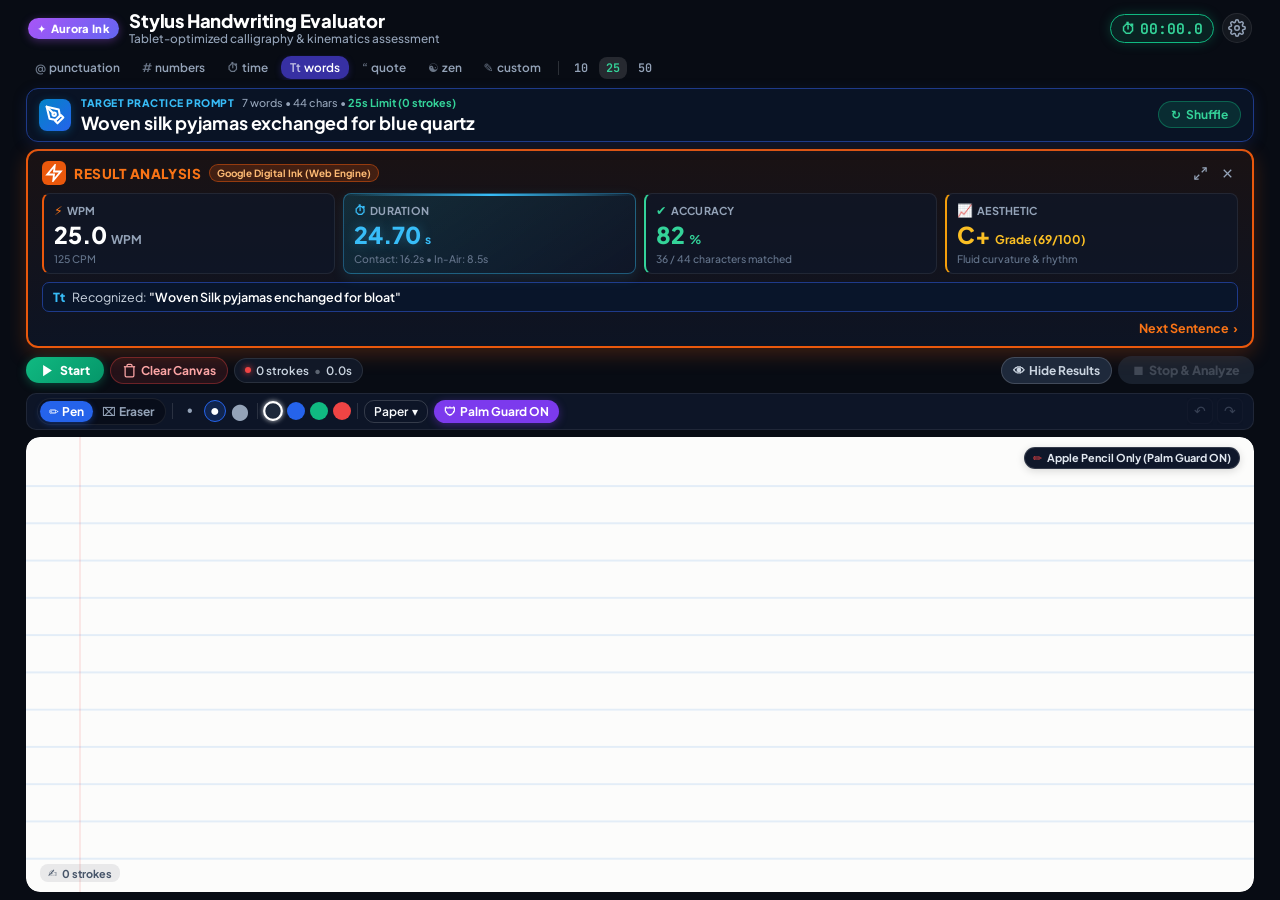
==== index.html @ 8c49cb5a "RapidWrite Studio: tablet handwriting evaluator, 4-metric dashboard (WPM, DURATION, ACCURACY, AESTHE" ====
<!DOCTYPE html>
<html lang="en">
<head>
  <meta charset="UTF-8">
  <meta name="viewport" content="width=device-width, initial-scale=1.0, maximum-scale=5.0, user-scalable=yes, viewport-fit=cover">
  <title>Stylus Handwriting Evaluator — Rapid Write</title>
  <link rel="preconnect" href="https://fonts.googleapis.com">
  <link rel="preconnect" href="https://fonts.gstatic.com" crossorigin>
  <link href="https://fonts.googleapis.com/css2?family=Plus+Jakarta+Sans:wght@400;500;600;700;800&family=JetBrains+Mono:wght@400;500;700&display=swap" rel="stylesheet">
  <link rel="stylesheet" href="style.css">
  <script src="tesseract.min.js"></script>
</head>
<body class="dark-theme">
  <div class="app-container">

    <!-- 1. TOP HEADER (Aurora Ink, Title, Live Timer at Top Right, Settings) -->
    <header class="app-header">
      <div class="header-left">
        <div class="badge-aurora">
          <span class="aurora-sparkle">✦</span>
          <span>Aurora Ink</span>
        </div>
        <div class="title-wrap">
          <h1>Stylus Handwriting Evaluator</h1>
          <p class="subtitle">Tablet-optimized calligraphy & kinematics assessment</p>
        </div>
      </div>

      <div class="header-right">
        <!-- Live Countdown / Elapsed Timer placed at TOP -->
        <div class="timer-badge-top" id="topTimerBadge" title="Timer starts automatically on first pen stroke">
          <span class="timer-icon">⏱</span>
          <span class="timer-digits" id="topTimerDigits">00:00.0</span>
        </div>

        <!-- Settings Gear Button -->
        <button type="button" class="btn-icon-gear" id="btnSettings" title="Studio Settings & Diagnostics">
          <svg width="18" height="18" viewBox="0 0 24 24" fill="none" stroke="currentColor" stroke-width="2" stroke-linecap="round" stroke-linejoin="round">
            <circle cx="12" cy="12" r="3"></circle>
            <path d="M19.4 15a1.65 1.65 0 0 0 .33 1.82l.06.06a2 2 0 0 1 0 2.83 2 2 0 0 1-2.83 0l-.06-.06a1.65 1.65 0 0 0-1.82-.33 1.65 1.65 0 0 0-1 1.51V21a2 2 0 0 1-2 2 2 2 0 0 1-2-2v-.09A1.65 1.65 0 0 0 9 19.4a1.65 1.65 0 0 0-1.82.33l-.06.06a2 2 0 0 1-2.83 0 2 2 0 0 1 0-2.83l.06-.06a1.65 1.65 0 0 0 .33-1.82 1.65 1.65 0 0 0-1.51-1H3a2 2 0 0 1-2-2 2 2 0 0 1 2-2h.09A1.65 1.65 0 0 0 4.6 9a1.65 1.65 0 0 0-.33-1.82l-.06-.06a2 2 0 0 1 0-2.83 2 2 0 0 1 2.83 0l.06.06a1.65 1.65 0 0 0 1.82.33H9a1.65 1.65 0 0 0 1-1.51V3a2 2 0 0 1 2-2 2 2 0 0 1 2 2v.09a1.65 1.65 0 0 0 1 1.51 1.65 1.65 0 0 0 1.82-.33l.06-.06a2 2 0 0 1 2.83 0 2 2 0 0 1 0 2.83l-.06.06a1.65 1.65 0 0 0-.33 1.82V9a1.65 1.65 0 0 0 1.51 1H21a2 2 0 0 1 2 2 2 2 0 0 1-2 2h-.09a1.65 1.65 0 0 0-1.51 1z"></path>
          </svg>
        </button>
      </div>
    </header>

    <!-- 2. CATEGORY / LENGTH SELECTOR (Monkeytype Style) -->
    <nav class="category-nav-bar" aria-label="Practice Categories">
      <div class="category-pill-group">
        <button type="button" class="cat-pill" data-cat="punctuation">
          <span class="cat-prefix">@</span> punctuation
        </button>
        <button type="button" class="cat-pill" data-cat="numbers">
          <span class="cat-prefix">#</span> numbers
        </button>
        <button type="button" class="cat-pill" data-cat="time">
          <span class="cat-prefix">⏱</span> time
        </button>
        <button type="button" class="cat-pill active" data-cat="words">
          <span class="cat-prefix">Tt</span> words
        </button>
        <button type="button" class="cat-pill" data-cat="quote">
          <span class="cat-prefix">“</span> quote
        </button>
        <button type="button" class="cat-pill" data-cat="zen">
          <span class="cat-prefix">☯</span> zen
        </button>
        <button type="button" class="cat-pill" data-cat="custom">
          <span class="cat-prefix">✎</span> custom
        </button>
      </div>

      <div class="cat-vdivider"></div>

      <div class="length-pill-group">
        <button type="button" class="len-pill" data-len="10">10</button>
        <button type="button" class="len-pill active" data-len="25">25</button>
        <button type="button" class="len-pill" data-len="50">50</button>
      </div>
    </nav>

    <!-- 3. TARGET PRACTICE PROMPT CARD -->
    <section class="target-prompt-card" id="targetPromptCard">
      <div class="prompt-icon-badge">
        <svg width="20" height="20" viewBox="0 0 24 24" fill="none" stroke="currentColor" stroke-width="2.5" stroke-linecap="round" stroke-linejoin="round">
          <path d="M12 19l7-7 3 3-7 7-3-3z"></path>
          <path d="M18 13l-1.5-7.5L2 2l3.5 14.5L13 18l5-5z"></path>
          <path d="M2 2l7.586 7.586"></path>
          <circle cx="11" cy="11" r="2"></circle>
        </svg>
      </div>

      <div class="prompt-content-wrap">
        <div class="prompt-meta-header">
          <span class="prompt-title-tag">TARGET PRACTICE PROMPT</span>
          <span class="prompt-metrics-tag" id="promptMetricsTag">7 words • 44 chars • <span class="timing-highlight" id="promptTimingText">Timing (0 strokes)</span></span>
        </div>
        <div class="prompt-sentence-display" id="targetSentenceText">
          Woven silk pyjamas exchanged for blue quartz
        </div>
        <!-- Disappearance notice banner (Completely replaces the sentence when time expires) -->
        <div class="prompt-expired-completely hidden" id="promptExpiredNote">
          <div class="expired-lock-icon">🔒</div>
          <div class="expired-content">
            <strong>PROMPT TIME EXPIRED — SENTENCE DISAPPEARED</strong>
            <p>Target sentence is hidden! Continue writing the remainder from memory.</p>
          </div>
        </div>
      </div>

      <div class="prompt-actions-wrap">
        <button type="button" class="btn-shuffle" id="btnShufflePrompt" title="Load next practice sentence">
          <span class="icon-shuffle">↻</span>
          <span>Shuffle</span>
        </button>
      </div>
    </section>

    <!-- 4. STREAMLINED RESULT ANALYSIS CARD (Matching Speaker's Reference) -->
    <section class="result-analysis-card" id="resultAnalysisCard">
      <div class="result-card-header">
        <div class="header-tag-group">
          <div class="analysis-icon-box">
            <svg width="18" height="18" viewBox="0 0 24 24" fill="none" stroke="currentColor" stroke-width="2.5">
              <polygon points="13 2 3 14 12 14 11 22 21 10 12 10 13 2"></polygon>
            </svg>
          </div>
          <h2 class="analysis-title">RESULT ANALYSIS</h2>
          <span class="engine-badge" id="recognitionEngineBadge">Google Digital Ink (Web Engine)</span>
        </div>

        <div class="header-action-group">
          <button type="button" class="btn-card-ctrl" id="btnExpandResults" title="Toggle Fullscreen / Compact View">
            <svg width="15" height="15" viewBox="0 0 24 24" fill="none" stroke="currentColor" stroke-width="2">
              <polyline points="15 3 21 3 21 9"></polyline>
              <polyline points="9 21 3 21 3 15"></polyline>
              <line x1="21" y1="3" x2="14" y2="10"></line>
              <line x1="3" y1="21" x2="10" y2="14"></line>
            </svg>
          </button>
          <button type="button" class="btn-card-ctrl" id="btnCloseResults" title="Dismiss Results">
            <svg width="15" height="15" viewBox="0 0 24 24" fill="none" stroke="currentColor" stroke-width="2">
              <line x1="18" y1="6" x2="6" y2="18"></line>
              <line x1="6" y1="6" x2="18" y2="18"></line>
            </svg>
          </button>
        </div>
      </div>

      <!-- 4 High-Impact Metric Cards: WPM | DURATION | ACCURACY | AESTHETIC -->
      <div class="metrics-four-cards">
        <!-- Metric 1: WPM -->
        <div class="metric-card card-speed">
          <div class="metric-head">
            <span class="icon-stat icon-bolt">⚡</span>
            <span class="metric-label">WPM</span>
          </div>
          <div class="metric-value-wrap">
            <span class="metric-big-num" id="resSpeedValue">25.0</span>
            <span class="metric-unit">WPM</span>
          </div>
          <div class="metric-footer-note" id="resSpeedSub">125 CPM</div>
        </div>

        <!-- Metric 2: DURATION (Grounded Temporal Gating Model) -->
        <div class="metric-card card-duration">
          <div class="metric-head">
            <span class="icon-stat icon-timer">⏱</span>
            <span class="metric-label">DURATION</span>
          </div>
          <div class="metric-value-wrap">
            <span class="metric-big-num color-cyan" id="resDurationValue">24.70</span>
            <span class="metric-unit color-cyan">s</span>
          </div>
          <div class="metric-footer-note" id="resDurationSub">Contact: 16.2s • In-Air: 8.5s</div>
        </div>

        <!-- Metric 3: Accuracy -->
        <div class="metric-card card-accuracy">
          <div class="metric-head">
            <span class="icon-stat icon-check">✔</span>
            <span class="metric-label">ACCURACY</span>
          </div>
          <div class="metric-value-wrap">
            <span class="metric-big-num color-green" id="resAccuracyValue">82</span>
            <span class="metric-unit color-green">%</span>
          </div>
          <div class="metric-footer-note" id="resAccuracySub">36 / 44 characters matched</div>
        </div>

        <!-- Metric 4: Aesthetic -->
        <div class="metric-card card-aesthetic">
          <div class="metric-head">
            <span class="icon-stat icon-chart">📈</span>
            <span class="metric-label">AESTHETIC</span>
          </div>
          <div class="metric-value-wrap">
            <span class="metric-big-num color-amber" id="resAestheticGrade">C+</span>
            <span class="metric-unit color-amber" id="resAestheticScore">Grade (69/100)</span>
          </div>
          <div class="metric-footer-note" id="resAestheticSub">Fluid curvature & rhythm</div>
        </div>
      </div>

      <!-- Recognized Text Strip -->
      <div class="recognized-text-bar">
        <span class="rec-symbol">Tt</span>
        <span class="rec-content">
          Recognized: <strong id="resRecognizedText">"Woven Silk pyjamas enchanged for bloat"</strong>
        </span>
      </div>

      <!-- Next Sentence Button -->
      <div class="result-card-footer">
        <button type="button" class="btn-next-sentence" id="btnNextSentence">
          <span>Next Sentence</span>
          <span class="arrow-icon">›</span>
        </button>
      </div>
    </section>

    <!-- 5. ACTION BAR (Start, Clear Canvas, Live Telemetry, Hide Results, Stop & Analyze) -->
    <!-- Positioned ABOVE the notepad so the bottom is completely free! -->
    <section class="canvas-action-bar">
      <div class="action-bar-left">
        <!-- 1. Start Button: Step 1 Arming State (Timer held stationary at 00:00.0) -->
        <button type="button" class="btn-action-start" id="btnStartSession" title="Step 1: Arm writing session. Timer starts on first pen stroke.">
          <svg width="15" height="15" viewBox="0 0 24 24" fill="currentColor">
            <polygon points="5 3 19 12 5 21 5 3"></polygon>
          </svg>
          <span id="lblStartSession">Start</span>
        </button>

        <button type="button" class="btn-action-clear" id="btnClearCanvas">
          <svg width="15" height="15" viewBox="0 0 24 24" fill="none" stroke="currentColor" stroke-width="2">
            <polyline points="3 6 5 6 21 6"></polyline>
            <path d="M19 6v14a2 2 0 0 1-2 2H7a2 2 0 0 1-2-2V6m3 0V4a2 2 0 0 1 2-2h4a2 2 0 0 1 2 2v2"></path>
          </svg>
          <span>Clear Canvas</span>
        </button>

        <div class="telemetry-pill-active" id="telemetryPill">
          <span class="pulse-dot"></span>
          <span id="statStrokesPill">0 strokes</span>
          <span class="pill-sep">•</span>
          <span id="statTimePill">0.0s</span>
        </div>
      </div>

      <div class="action-bar-right">
        <button type="button" class="btn-toggle-results" id="btnToggleResults">
          <span class="eye-icon">👁</span>
          <span id="lblToggleResults">Hide Results</span>
        </button>

        <!-- 5. Stop & Analyze Button: Step 5 Duration = T_last - T_first -->
        <button type="button" class="btn-submit-analyze" id="btnSubmitAnalyze" disabled title="Step 5: Stop recording and compute Writing Duration = T_last - T_first">
          <span class="rocket-icon">⏹</span>
          <span id="lblSubmitAnalyze">Stop &amp; Analyze</span>
        </button>
      </div>
    </section>

    <!-- 6. CANVAS TOOLBAR (Pen, Eraser, Sizes, Colors, Paper Type, Palm Guard, Undo/Redo) -->
    <section class="canvas-toolbar">
      <div class="toolbar-left">
        <!-- Pen & Eraser Mode Toggle -->
        <div class="tool-switch">
          <button type="button" class="tool-btn active" id="btnToolPen">
            <span class="tool-icon">✏</span>
            <span>Pen</span>
          </button>
          <button type="button" class="tool-btn" id="btnToolEraser">
            <span class="tool-icon">⌧</span>
            <span>Eraser</span>
          </button>
        </div>

        <div class="tool-divider"></div>

        <!-- Stroke Width Dots -->
        <div class="stroke-size-selector" aria-label="Stroke Thickness">
          <button type="button" class="size-dot sm" data-size="2" title="Fine (2px)">•</button>
          <button type="button" class="size-dot md active" data-size="4" title="Medium (4px)">●</button>
          <button type="button" class="size-dot lg" data-size="7" title="Bold (7px)">⬤</button>
        </div>

        <div class="tool-divider"></div>

        <!-- Color Swatches -->
        <div class="color-palette" aria-label="Ink Color">
          <button type="button" class="swatch-btn active" data-color="#1e293b" style="background-color: #1e293b;" title="Dark Charcoal"></button>
          <button type="button" class="swatch-btn" data-color="#2563eb" style="background-color: #2563eb;" title="Royal Blue"></button>
          <button type="button" class="swatch-btn" data-color="#10b981" style="background-color: #10b981;" title="Emerald Green"></button>
          <button type="button" class="swatch-btn" data-color="#ef4444" style="background-color: #ef4444;" title="Crimson Red"></button>
        </div>

        <div class="tool-divider"></div>

        <!-- Paper Selector Dropdown -->
        <div class="dropdown-container">
          <button type="button" class="btn-paper-select" id="btnPaperSelect">
            <span>Paper</span>
            <span class="dropdown-caret">▾</span>
          </button>
          <div class="paper-dropdown-menu hidden" id="paperMenu">
            <button type="button" class="paper-option active" data-paper="ruled">Ruled Lined Paper</button>
            <button type="button" class="paper-option" data-paper="grid">Grid Graph Paper</button>
            <button type="button" class="paper-option" data-paper="blank">Blank White Paper</button>
          </div>
        </div>

        <!-- Palm Guard Toggle Pill -->
        <button type="button" class="btn-palm-guard active" id="btnPalmGuard" title="Strict Palm Rejection: Pen draws ink, finger scrolls vertically">
          <span class="shield-icon">🛡</span>
          <span>Palm Guard ON</span>
        </button>
      </div>

      <div class="toolbar-right">
        <!-- Undo & Redo -->
        <div class="history-controls">
          <button type="button" class="btn-history" id="btnUndo" title="Undo stroke (Ctrl+Z)" disabled>
            <span>↶</span>
          </button>
          <button type="button" class="btn-history" id="btnRedo" title="Redo stroke (Ctrl+Y)" disabled>
            <span>↷</span>
          </button>
        </div>
      </div>
    </section>

    <!-- 7. NOTEPAD CANVAS WRITING AREA -->
    <!-- 
      SEPARATION OF STYLUS WRITING FROM TOUCH SCROLLING:
      - touch-action: pan-y enables native, fluid vertical scrolling when touched by fingers / palms.
      - Pointer events are inspected:
        • 'pen' pointer events draw handwriting on the canvas and call preventDefault().
        • 'touch' pointer events are NEVER drawn and DO NOT prevent default, allowing the student
          to scroll the notepad vertically with their fingers effortlessly without leaving marks!
    -->
    <main class="notepad-scroll-container" id="notepadScrollContainer">
      <div class="notepad-sheet-frame" id="notepadSheetFrame">
        
        <!-- Floating Top-Right Badge: Apple Pencil Only (Palm Guard ON) -->
        <div class="canvas-floating-badge badge-top-right" id="badgeApplePencil">
          <span class="stylus-dot-icon">✏</span>
          <span id="lblInputStatus">Apple Pencil Only (Palm Guard ON)</span>
        </div>

        <!-- Floating Bottom-Left Badge: Stroke Counter -->
        <div class="canvas-floating-badge badge-bottom-left" id="badgeStrokeCount">
          <span>✍</span>
          <span id="canvasStrokesLabel">0 strokes</span>
        </div>

        <!-- Guidelines Canvas (Ruled lines / Grid) -->
        <canvas id="guideCanvas" class="sheet-canvas"></canvas>

        <!-- Active Ink Drawing Canvas -->
        <canvas id="drawCanvas" class="sheet-canvas"></canvas>
      </div>
    </main>

  </div>

  <!-- Settings & QR Modal -->
  <div class="modal-overlay hidden" id="settingsModal">
    <div class="modal-card">
      <div class="modal-header">
        <h3>Studio Settings &amp; Telemetry</h3>
        <button type="button" class="btn-modal-close" id="btnCloseModal">✕</button>
      </div>
      <div class="modal-body">
        <div class="setting-item">
          <div>
            <strong>Strict Stylus-Only Palm Rejection</strong>
            <p>Reject all finger touches from drawing (allows vertical touch scrolling)</p>
          </div>
          <input type="checkbox" id="chkStrictStylus" checked>
        </div>
        <div class="setting-item">
          <div>
            <strong>Show Ruled Notebook Lines</strong>
            <p>Display calibrated writing guidelines on notepad</p>
          </div>
          <input type="checkbox" id="chkRuledLines" checked>
        </div>
        <div class="setting-item">
          <div>
            <strong>Desktop Mouse Debug Drawing</strong>
            <p>Allow mouse clicks to draw when testing on desktop laptop</p>
          </div>
          <input type="checkbox" id="chkMouseDebug" checked>
        </div>
        <div class="qr-connection-box">
          <strong>Connect iPad or Tablet:</strong>
          <p>Scan to open this live session on your tablet via Cloudflare Tunnel:</p>
          <img src="qr_code.png" alt="Cloudflare QR Code" class="modal-qr-img">
        </div>
      </div>
    </div>
  </div>

  <script src="app.js"></script>
</body>
</html>
---- style.css ----
/* ==========================================================================
   RapidWrite — Stylus Handwriting Evaluator UI
   Fixed Screen Tablet & Laptop Studio Layout (Zero Page Scrolling / Overflow)
   ========================================================================== */

:root {
  --bg-app: #080c14;
  --bg-card: #0d1424;
  --bg-card-hover: #121c32;
  --bg-elevated: #16223d;
  --border-subtle: rgba(255, 255, 255, 0.08);
  --border-medium: rgba(255, 255, 255, 0.16);

  --text-white: #ffffff;
  --text-primary: #f8fafc;
  --text-secondary: #94a3b8;
  --text-muted: #64748b;

  --accent-cyan: #38bdf8;
  --accent-blue: #2563eb;
  --accent-green: #10b981;
  --accent-green-bright: #34d399;
  --accent-orange: #ea580c;
  --accent-orange-bright: #f97316;
  --accent-purple: #7c3aed;
  --accent-purple-bright: #a855f7;
  --accent-red: #ef4444;
  --accent-amber: #f59e0b;

  --font-main: 'Plus Jakarta Sans', system-ui, -apple-system, sans-serif;
  --font-mono: 'JetBrains Mono', monospace;
}

* {
  box-sizing: border-box;
  margin: 0;
  padding: 0;
  -webkit-font-smoothing: antialiased;
}

/* ================= PREVENT ANY WINDOW SCROLLING ================= */
html, body {
  background: var(--bg-app);
  color: var(--text-primary);
  font-family: var(--font-main);
  width: 100vw;
  height: 100vh;
  height: 100dvh;
  height: 100svh; /* Smallest mobile viewport height: fits even with address bar! */
  margin: 0;
  padding: 0;
  overflow: hidden !important; /* STRICTLY ZERO PAGE SCROLLBARS */
  position: fixed; /* Prevents rubber-band page bouncing on iOS and Android */
  top: 0;
  left: 0;
  right: 0;
  bottom: 0;
  overscroll-behavior: none !important;
  touch-action: none !important; /* STRICTLY PREVENTS BROWSER SCROLLING */
  -webkit-user-select: none;
  user-select: none;
}

/* App Container: Fills 100% of visible viewport without any overflow */
.app-container {
  display: flex;
  flex-direction: column;
  width: 100%;
  height: 100%;
  height: 100dvh;
  height: 100svh;
  max-width: 1260px;
  margin: 0 auto;
  padding: clamp(4px, 1vh, 8px) clamp(8px, 1.5vw, 16px);
  gap: clamp(4px, 0.8vh, 8px);
  overflow: hidden !important; /* ZERO PAGE SCROLL */
  box-sizing: border-box;
}

/* ================= 1. APP HEADER ================= */
.app-header {
  display: flex;
  align-items: center;
  justify-content: space-between;
  padding: 2px 2px;
  gap: 10px;
  flex-shrink: 0; /* Never collapse */
}

.header-left {
  display: flex;
  align-items: center;
  gap: 10px;
  min-width: 0;
}

.badge-aurora {
  display: inline-flex;
  align-items: center;
  gap: 4px;
  background: linear-gradient(135deg, #a855f7 0%, #6366f1 100%);
  color: #ffffff;
  font-size: 0.7rem;
  font-weight: 800;
  padding: 3px 9px;
  border-radius: 16px;
  letter-spacing: 0.03em;
  white-space: nowrap;
  box-shadow: 0 2px 8px rgba(168, 85, 247, 0.35);
  flex-shrink: 0;
}

.title-wrap {
  min-width: 0;
}

.title-wrap h1 {
  font-size: clamp(0.92rem, 1.6vw, 1.15rem);
  font-weight: 800;
  color: var(--text-white);
  letter-spacing: -0.01em;
  white-space: nowrap;
  overflow: hidden;
  text-overflow: ellipsis;
  line-height: 1.2;
}

.title-wrap .subtitle {
  font-size: clamp(0.66rem, 1.1vw, 0.74rem);
  color: var(--text-secondary);
  font-weight: 500;
  white-space: nowrap;
  overflow: hidden;
  text-overflow: ellipsis;
  line-height: 1.2;
}

.header-right {
  display: flex;
  align-items: center;
  gap: 8px;
  flex-shrink: 0;
}

/* Live Countdown / Elapsed Timer Pill at TOP */
.timer-badge-top {
  display: inline-flex;
  align-items: center;
  gap: 5px;
  background: rgba(16, 185, 129, 0.12);
  border: 1.5px solid var(--accent-green);
  color: var(--accent-green-bright);
  padding: 4px 10px;
  border-radius: 16px;
  font-family: var(--font-mono);
  font-weight: 700;
  font-size: clamp(0.82rem, 1.4vw, 0.92rem);
  box-shadow: 0 0 12px rgba(16, 185, 129, 0.25);
  white-space: nowrap;
  transition: all 0.2s ease;
}

.timer-badge-top.warning {
  border-color: var(--accent-red);
  color: #fca5a5;
  background: rgba(239, 68, 68, 0.15);
  box-shadow: 0 0 12px rgba(239, 68, 68, 0.35);
}

.timer-icon {
  font-size: 0.9rem;
}

.btn-icon-gear {
  background: rgba(255, 255, 255, 0.05);
  border: 1px solid var(--border-subtle);
  color: var(--text-secondary);
  width: 30px;
  height: 30px;
  border-radius: 50%;
  display: flex;
  align-items: center;
  justify-content: center;
  cursor: pointer;
  transition: all 0.2s;
  flex-shrink: 0;
}

.btn-icon-gear:hover {
  background: rgba(255, 255, 255, 0.12);
  color: var(--text-white);
}

/* ================= 2. CATEGORY & LENGTH NAV ================= */
.category-nav-bar {
  display: flex;
  align-items: center;
  justify-content: flex-start;
  gap: 6px;
  padding: 1px 0;
  overflow-x: auto;
  scrollbar-width: none;
  -webkit-overflow-scrolling: touch;
  flex-shrink: 0; /* Never collapse */
}
.category-nav-bar::-webkit-scrollbar {
  display: none;
}

.category-pill-group,
.length-pill-group {
  display: flex;
  align-items: center;
  gap: 4px;
  flex-shrink: 0;
}

.cat-pill {
  background: transparent;
  border: none;
  color: var(--text-secondary);
  font-family: var(--font-main);
  font-size: 0.74rem;
  font-weight: 600;
  padding: 4px 9px;
  border-radius: 10px;
  cursor: pointer;
  transition: all 0.15s ease;
  display: inline-flex;
  align-items: center;
  gap: 3px;
  white-space: nowrap;
}

.cat-pill .cat-prefix {
  opacity: 0.7;
}

.cat-pill:hover {
  color: var(--text-primary);
  background: rgba(255, 255, 255, 0.05);
}

.cat-pill.active {
  background: #3730a3;
  color: #ffffff;
  box-shadow: 0 2px 6px rgba(55, 48, 163, 0.4);
}

.cat-vdivider {
  width: 1px;
  height: 14px;
  background: rgba(255, 255, 255, 0.15);
  margin: 0 2px;
  flex-shrink: 0;
}

.len-pill {
  background: transparent;
  border: none;
  color: var(--text-secondary);
  font-family: var(--font-mono);
  font-size: 0.74rem;
  font-weight: 600;
  padding: 3px 7px;
  border-radius: 8px;
  cursor: pointer;
  white-space: nowrap;
  transition: all 0.15s;
}

.len-pill:hover {
  color: var(--text-primary);
}

.len-pill.active {
  background: rgba(255, 255, 255, 0.12);
  color: var(--accent-green-bright);
}

/* ================= 3. TARGET PRACTICE PROMPT CARD ================= */
.target-prompt-card {
  background: #091325;
  border: 1.5px solid #1e3a8a;
  border-radius: 12px;
  padding: 7px 12px;
  display: flex;
  align-items: center;
  gap: 10px;
  box-shadow: 0 4px 14px rgba(30, 58, 138, 0.25);
  position: relative;
  flex-shrink: 0; /* Never collapse */
}

.prompt-icon-badge {
  width: 32px;
  height: 32px;
  min-width: 32px;
  background: linear-gradient(135deg, #0284c7 0%, #2563eb 100%);
  border-radius: 8px;
  display: flex;
  align-items: center;
  justify-content: center;
  color: #ffffff;
  box-shadow: 0 2px 8px rgba(2, 132, 199, 0.35);
  flex-shrink: 0;
}

.prompt-content-wrap {
  flex: 1;
  min-width: 0;
}

.prompt-meta-header {
  display: flex;
  align-items: center;
  gap: 8px;
  margin-bottom: 2px;
  flex-wrap: wrap;
}

.prompt-title-tag {
  font-size: 0.65rem;
  font-weight: 800;
  color: var(--accent-cyan);
  letter-spacing: 0.05em;
}

.prompt-metrics-tag {
  font-size: 0.68rem;
  color: var(--text-secondary);
  font-weight: 500;
}

.timing-highlight {
  color: var(--accent-green-bright);
  font-weight: 700;
}

.prompt-sentence-display {
  font-size: clamp(0.95rem, 1.6vw, 1.12rem);
  font-weight: 700;
  color: var(--text-white);
  line-height: 1.3;
  letter-spacing: -0.01em;
  transition: opacity 0.2s ease;
}

/* COMPLETE SENTENCE DISAPPEARANCE */
.prompt-sentence-display.disappeared {
  display: none !important;
}

.prompt-expired-completely {
  display: flex;
  align-items: center;
  gap: 8px;
  background: rgba(239, 68, 68, 0.12);
  border: 1.5px dashed rgba(239, 68, 68, 0.5);
  border-radius: 8px;
  padding: 6px 10px;
  color: #fca5a5;
  animation: fadeInExpired 0.3s ease-out;
}

.prompt-expired-completely.hidden {
  display: none !important;
}

.expired-lock-icon {
  font-size: 1.1rem;
  flex-shrink: 0;
}

.expired-content strong {
  display: block;
  font-size: 0.78rem;
  color: #f87171;
  letter-spacing: 0.03em;
}

.expired-content p {
  font-size: 0.7rem;
  color: #cbd5e1;
  margin-top: 1px;
}

@keyframes fadeInExpired {
  from { opacity: 0; transform: scale(0.98); }
  to { opacity: 1; transform: scale(1); }
}

.prompt-actions-wrap {
  display: flex;
  align-items: center;
  flex-shrink: 0;
}

.btn-shuffle {
  background: rgba(16, 185, 129, 0.15);
  border: 1px solid rgba(16, 185, 129, 0.4);
  color: var(--accent-green-bright);
  font-family: var(--font-main);
  font-size: 0.75rem;
  font-weight: 700;
  padding: 5px 12px;
  border-radius: 16px;
  cursor: pointer;
  display: inline-flex;
  align-items: center;
  gap: 5px;
  white-space: nowrap;
  transition: all 0.2s;
}

.btn-shuffle:hover {
  background: rgba(16, 185, 129, 0.25);
  border-color: var(--accent-green);
  transform: translateY(-1px);
}

/* ================= 4. STREAMLINED RESULT ANALYSIS CARD ================= */
.result-analysis-card {
  background: linear-gradient(180deg, rgba(234, 88, 12, 0.08) 0%, rgba(13, 20, 36, 0.98) 100%);
  border: 2px solid var(--accent-orange);
  border-radius: 12px;
  padding: 10px 14px;
  box-shadow: 0 6px 20px rgba(234, 88, 12, 0.25);
  display: flex;
  flex-direction: column;
  gap: 8px;
  flex-shrink: 0;
  max-height: 220px;
  overflow-y: auto;
  transition: all 0.3s ease;
}

.result-analysis-card.collapsed {
  display: none !important;
}

.result-card-header {
  display: flex;
  align-items: center;
  justify-content: space-between;
}

.header-tag-group {
  display: flex;
  align-items: center;
  gap: 8px;
}

.analysis-icon-box {
  width: 24px;
  height: 24px;
  background: var(--accent-orange);
  color: #ffffff;
  border-radius: 6px;
  display: flex;
  align-items: center;
  justify-content: center;
  flex-shrink: 0;
}

.analysis-title {
  font-size: 0.85rem;
  font-weight: 800;
  color: var(--accent-orange-bright);
  letter-spacing: 0.04em;
}

.engine-badge {
  background: rgba(234, 88, 12, 0.2);
  border: 1px solid rgba(234, 88, 12, 0.5);
  color: #fdba74;
  font-size: 0.62rem;
  font-weight: 700;
  padding: 2px 7px;
  border-radius: 10px;
}

.header-action-group {
  display: flex;
  align-items: center;
  gap: 6px;
}

.btn-card-ctrl {
  background: transparent;
  border: none;
  color: var(--text-secondary);
  cursor: pointer;
  padding: 3px;
  border-radius: 5px;
  display: flex;
  align-items: center;
  justify-content: center;
  transition: color 0.15s;
}

.btn-card-ctrl:hover {
  color: var(--text-white);
  background: rgba(255, 255, 255, 0.08);
}

.metrics-three-cards,
.metrics-four-cards {
  display: grid;
  grid-template-columns: repeat(4, 1fr);
  gap: 8px;
}

.metric-card {
  background: rgba(15, 23, 42, 0.65);
  border: 1px solid rgba(255, 255, 255, 0.08);
  border-radius: 8px;
  padding: 8px 10px;
  display: flex;
  flex-direction: column;
  gap: 2px;
  transition: transform 0.15s ease, border-color 0.15s ease;
}

/* Enhanced DURATION card styling */
.metric-card.card-duration {
  background: linear-gradient(145deg, rgba(14, 116, 144, 0.28) 0%, rgba(15, 23, 42, 0.8) 100%);
  border: 1px solid rgba(56, 189, 248, 0.38);
  box-shadow: 0 4px 14px rgba(56, 189, 248, 0.12);
  position: relative;
  overflow: hidden;
}

.metric-card.card-duration::after {
  content: '';
  position: absolute;
  top: 0;
  left: 0;
  right: 0;
  height: 2px;
  background: linear-gradient(90deg, transparent, var(--accent-cyan), transparent);
}

.metric-card.card-speed {
  border-left: 2px solid var(--accent-orange);
}

.metric-card.card-accuracy {
  border-left: 2px solid var(--accent-green-bright);
}

.metric-card.card-aesthetic {
  border-left: 2px solid var(--accent-amber);
}

.metric-head {
  display: flex;
  align-items: center;
  gap: 4px;
  font-size: 0.68rem;
  font-weight: 700;
  color: var(--text-secondary);
  letter-spacing: 0.02em;
}

.icon-stat {
  font-size: 0.78rem;
}

.icon-bolt {
  color: var(--accent-orange-bright);
}

.icon-timer {
  color: var(--accent-cyan);
}

.icon-check {
  color: var(--accent-green-bright);
}

.icon-chart {
  color: var(--accent-amber);
}

.metric-value-wrap {
  display: flex;
  align-items: baseline;
  gap: 4px;
}

.metric-big-num {
  font-family: var(--font-main);
  font-size: clamp(1.2rem, 2vw, 1.45rem);
  font-weight: 800;
  color: var(--text-white);
}

.metric-big-num.color-green {
  color: var(--accent-green-bright);
}

.metric-big-num.color-amber {
  color: #fbbf24;
}

.metric-big-num.color-cyan {
  color: var(--accent-cyan);
  text-shadow: 0 0 12px rgba(56, 189, 248, 0.35);
}

.metric-unit {
  font-size: 0.75rem;
  font-weight: 700;
  color: var(--text-secondary);
}

.metric-unit.color-green {
  color: var(--accent-green-bright);
}

.metric-unit.color-amber {
  color: #fbbf24;
}

.metric-unit.color-cyan {
  color: var(--accent-cyan);
}

.metric-footer-note {
  font-size: 0.65rem;
  color: var(--text-muted);
  font-weight: 500;
  margin-top: 1px;
}

.recognized-text-bar {
  background: #09152a;
  border: 1px solid #1e3a8a;
  border-radius: 7px;
  padding: 6px 10px;
  display: flex;
  align-items: center;
  gap: 7px;
}

.rec-symbol {
  font-weight: 800;
  color: var(--accent-cyan);
  font-size: 0.78rem;
}

.rec-content {
  font-size: 0.78rem;
  color: #cbd5e1;
}

.rec-content strong {
  color: var(--text-white);
  font-weight: 600;
}

.result-card-footer {
  display: flex;
  justify-content: flex-end;
}

.btn-next-sentence {
  background: transparent;
  border: none;
  color: var(--accent-orange-bright);
  font-family: var(--font-main);
  font-size: 0.78rem;
  font-weight: 700;
  cursor: pointer;
  display: inline-flex;
  align-items: center;
  gap: 4px;
  transition: transform 0.15s;
}

.btn-next-sentence:hover {
  transform: translateX(3px);
  color: #fb923c;
}

/* ================= 5. CANVAS ACTION BAR ================= */
.canvas-action-bar {
  display: flex;
  align-items: center;
  justify-content: space-between;
  padding: 1px 0;
  gap: 8px;
  flex-shrink: 0; /* Never collapse */
}

.action-bar-left,
.action-bar-right {
  display: flex;
  align-items: center;
  gap: 6px;
  flex-wrap: nowrap;
}

/* 1. START SESSION BUTTON: Step 1 Arming State */
.btn-action-start {
  background: linear-gradient(135deg, #10b981 0%, #059669 100%);
  border: none;
  color: #ffffff;
  font-family: var(--font-main);
  font-size: 0.76rem;
  font-weight: 800;
  padding: 5px 14px;
  border-radius: 16px;
  cursor: pointer;
  display: inline-flex;
  align-items: center;
  gap: 5px;
  white-space: nowrap;
  box-shadow: 0 2px 10px rgba(16, 185, 129, 0.35);
  transition: all 0.2s ease;
}

.btn-action-start:hover {
  transform: translateY(-1px);
  box-shadow: 0 4px 14px rgba(16, 185, 129, 0.5);
}

.btn-action-start.armed {
  background: linear-gradient(135deg, #0d9488 0%, #0f766e 100%);
  box-shadow: 0 0 12px rgba(13, 148, 136, 0.7);
  animation: pulseArmed 1.8s infinite;
}

.btn-action-start.writing {
  background: linear-gradient(135deg, #2563eb 0%, #1d4ed8 100%);
  box-shadow: 0 0 12px rgba(37, 99, 235, 0.6);
  animation: none;
}

@keyframes pulseArmed {
  0% { box-shadow: 0 0 6px rgba(13, 148, 136, 0.4); }
  50% { box-shadow: 0 0 16px rgba(13, 148, 136, 0.85); }
  100% { box-shadow: 0 0 6px rgba(13, 148, 136, 0.4); }
}

.btn-action-clear {
  background: rgba(239, 68, 68, 0.12);
  border: 1px solid rgba(239, 68, 68, 0.35);
  color: #fca5a5;
  font-family: var(--font-main);
  font-size: 0.75rem;
  font-weight: 700;
  padding: 5px 11px;
  border-radius: 16px;
  cursor: pointer;
  display: inline-flex;
  align-items: center;
  gap: 4px;
  white-space: nowrap;
  transition: all 0.2s;
}

.btn-action-clear:hover {
  background: rgba(239, 68, 68, 0.22);
  border-color: var(--accent-red);
}

.telemetry-pill-active {
  background: #111827;
  border: 1px solid rgba(255, 255, 255, 0.1);
  color: #cbd5e1;
  font-size: 0.72rem;
  font-weight: 600;
  padding: 4px 10px;
  border-radius: 16px;
  display: inline-flex;
  align-items: center;
  gap: 5px;
  white-space: nowrap;
}

.pulse-dot {
  width: 6px;
  height: 6px;
  border-radius: 50%;
  background: var(--accent-red);
  box-shadow: 0 0 6px var(--accent-red);
  flex-shrink: 0;
}

.pill-sep {
  opacity: 0.4;
}

.btn-toggle-results {
  background: #1e293b;
  border: 1px solid var(--border-medium);
  color: #cbd5e1;
  font-family: var(--font-main);
  font-size: 0.75rem;
  font-weight: 700;
  padding: 5px 11px;
  border-radius: 16px;
  cursor: pointer;
  display: inline-flex;
  align-items: center;
  gap: 4px;
  white-space: nowrap;
  transition: all 0.2s;
}

.btn-toggle-results:hover {
  background: #334155;
  color: #ffffff;
}

.btn-submit-analyze {
  background: linear-gradient(135deg, #f97316 0%, #ea580c 100%);
  border: none;
  color: #ffffff;
  font-family: var(--font-main);
  font-size: 0.78rem;
  font-weight: 800;
  padding: 6px 14px;
  border-radius: 16px;
  cursor: pointer;
  display: inline-flex;
  align-items: center;
  gap: 5px;
  white-space: nowrap;
  box-shadow: 0 3px 12px rgba(234, 88, 12, 0.4);
  transition: all 0.2s;
}

.btn-submit-analyze:hover:not(:disabled) {
  transform: translateY(-1px);
  box-shadow: 0 5px 16px rgba(234, 88, 12, 0.55);
}

.btn-submit-analyze:disabled {
  opacity: 0.4;
  cursor: not-allowed;
  box-shadow: none !important;
  transform: none !important;
  background: #334155;
  color: #94a3b8;
}

/* ================= 6. CANVAS TOOLBAR ================= */
.canvas-toolbar {
  background: #0d1527;
  border: 1px solid var(--border-subtle);
  border-radius: 10px;
  padding: 4px 10px;
  display: flex;
  align-items: center;
  justify-content: space-between;
  gap: 6px;
  overflow-x: auto;
  scrollbar-width: none;
  -webkit-overflow-scrolling: touch;
  flex-shrink: 0; /* Never collapse */
}
.canvas-toolbar::-webkit-scrollbar {
  display: none;
}

.toolbar-left,
.toolbar-right {
  display: flex;
  align-items: center;
  gap: 6px;
  flex-shrink: 0;
}

.tool-switch {
  display: flex;
  background: #080d1a;
  border-radius: 16px;
  padding: 2px;
  border: 1px solid var(--border-subtle);
}

.tool-btn {
  background: transparent;
  border: none;
  color: var(--text-secondary);
  font-family: var(--font-main);
  font-size: 0.75rem;
  font-weight: 700;
  padding: 3px 9px;
  border-radius: 12px;
  cursor: pointer;
  display: inline-flex;
  align-items: center;
  gap: 3px;
  white-space: nowrap;
  transition: all 0.15s;
}

.tool-btn.active {
  background: var(--accent-blue);
  color: #ffffff;
  box-shadow: 0 2px 6px rgba(37, 99, 235, 0.4);
}

.tool-divider {
  width: 1px;
  height: 16px;
  background: rgba(255, 255, 255, 0.12);
  flex-shrink: 0;
}

.stroke-size-selector {
  display: flex;
  align-items: center;
  gap: 3px;
}

.size-dot {
  width: 22px;
  height: 22px;
  border-radius: 50%;
  border: 1.5px solid transparent;
  background: transparent;
  color: var(--text-secondary);
  font-size: 1rem;
  display: flex;
  align-items: center;
  justify-content: center;
  cursor: pointer;
  transition: all 0.15s;
}

.size-dot.active {
  border-color: var(--accent-blue);
  background: rgba(37, 99, 235, 0.2);
  color: #ffffff;
}

.color-palette {
  display: flex;
  align-items: center;
  gap: 5px;
}

.swatch-btn {
  width: 18px;
  height: 18px;
  border-radius: 50%;
  border: 2px solid transparent;
  cursor: pointer;
  flex-shrink: 0;
  transition: transform 0.15s, border-color 0.15s;
}

.swatch-btn:hover {
  transform: scale(1.15);
}

.swatch-btn.active {
  border-color: #ffffff;
  box-shadow: 0 0 5px rgba(255, 255, 255, 0.8);
  transform: scale(1.1);
}

.dropdown-container {
  position: relative;
}

.btn-paper-select {
  background: transparent;
  border: 1px solid var(--border-medium);
  color: var(--text-primary);
  font-family: var(--font-main);
  font-size: 0.75rem;
  font-weight: 600;
  padding: 3px 9px;
  border-radius: 10px;
  cursor: pointer;
  display: inline-flex;
  align-items: center;
  gap: 4px;
  white-space: nowrap;
}

.paper-dropdown-menu {
  position: absolute;
  top: 100%;
  left: 0;
  margin-top: 4px;
  background: #0f172a;
  border: 1px solid var(--border-medium);
  border-radius: 8px;
  padding: 3px;
  display: flex;
  flex-direction: column;
  min-width: 130px;
  z-index: 100;
  box-shadow: 0 8px 20px rgba(0, 0, 0, 0.5);
}

.paper-dropdown-menu.hidden {
  display: none;
}

.paper-option {
  background: transparent;
  border: none;
  color: var(--text-secondary);
  font-family: var(--font-main);
  font-size: 0.75rem;
  font-weight: 600;
  padding: 6px 9px;
  border-radius: 5px;
  text-align: left;
  cursor: pointer;
  white-space: nowrap;
}

.paper-option:hover,
.paper-option.active {
  background: rgba(255, 255, 255, 0.1);
  color: #ffffff;
}

.btn-palm-guard {
  background: var(--accent-purple);
  border: none;
  color: #ffffff;
  font-family: var(--font-main);
  font-size: 0.75rem;
  font-weight: 700;
  padding: 4px 10px;
  border-radius: 12px;
  cursor: pointer;
  display: inline-flex;
  align-items: center;
  gap: 4px;
  white-space: nowrap;
  box-shadow: 0 2px 8px rgba(124, 58, 237, 0.4);
}

.btn-palm-guard.disabled {
  background: #334155;
  color: #94a3b8;
  box-shadow: none;
}

.history-controls {
  display: flex;
  align-items: center;
  gap: 4px;
}

.btn-history {
  background: transparent;
  border: 1px solid var(--border-subtle);
  color: var(--text-secondary);
  width: 26px;
  height: 26px;
  border-radius: 6px;
  display: flex;
  align-items: center;
  justify-content: center;
  cursor: pointer;
  font-size: 0.9rem;
  transition: all 0.15s;
}

.btn-history:not(:disabled):hover {
  background: rgba(255, 255, 255, 0.1);
  color: #ffffff;
}

.btn-history:disabled {
  opacity: 0.3;
  cursor: not-allowed;
}

/* ================= 7. NOTEPAD CANVAS: 100% STATIC & SCREEN FILLING ================= */
/*
   CRITICAL REQUIREMENT #1 & #2:
   1. The writing interface is 100% STATIC: zero page movement or scrolling!
   2. Canvas uses flex: 1 1 0px to fill the EXACT remaining tablet viewport height.
   3. touch-action: none prevents ANY browser scrolling during stylus/palm touch.
*/
.notepad-scroll-container {
  width: 100%;
  flex: 1 1 0px; /* Takes 100% of remaining screen height */
  min-height: 0;  /* Critical: allows canvas to fit without forcing page overflow */
  display: flex;
  flex-direction: column;
  overflow: hidden !important; /* ZERO SCROLL */
  touch-action: none !important; /* STRICTLY PREVENT BROWSER TOUCH SCROLL */
  border-radius: 14px;
}

.notepad-sheet-frame {
  position: relative;
  width: 100%;
  height: 100%;
  flex: 1 1 0px;
  min-height: 0;
  background-color: #fcfcfb;
  border-radius: 14px;
  box-shadow: 0 4px 20px rgba(0, 0, 0, 0.35);
  overflow: hidden !important;
  touch-action: none !important; /* NO BROWSER GESTURES */
}

.sheet-canvas {
  position: absolute;
  top: 0;
  left: 0;
  width: 100%;
  height: 100%;
  touch-action: none !important; /* NO BROWSER SCROLL OR ZOOM */
  display: block;
}

#guideCanvas {
  z-index: 1;
  pointer-events: none;
}

#drawCanvas {
  z-index: 2;
  cursor: crosshair;
  touch-action: none !important; /* ZERO GESTURE SCROLLING */
}

/* Floating Badges inside Paper */
.canvas-floating-badge {
  position: absolute;
  z-index: 10;
  font-family: var(--font-main);
  pointer-events: none;
  display: inline-flex;
  align-items: center;
  gap: 5px;
  user-select: none;
}

.badge-top-right {
  top: 10px;
  right: 14px;
  background: #0f172a;
  color: #e2e8f0;
  font-size: 0.68rem;
  font-weight: 700;
  padding: 3px 8px;
  border-radius: 16px;
  box-shadow: 0 2px 8px rgba(0, 0, 0, 0.15);
  border: 1px solid rgba(255, 255, 255, 0.15);
}

.stylus-dot-icon {
  color: var(--accent-red);
}

.badge-bottom-left {
  bottom: 10px;
  left: 14px;
  background: rgba(15, 23, 42, 0.08);
  color: #475569;
  font-size: 0.68rem;
  font-weight: 700;
  padding: 2px 8px;
  border-radius: 8px;
}

/* ================= MODAL & UTILITY ================= */
.modal-overlay {
  position: fixed;
  top: 0;
  left: 0;
  width: 100%;
  height: 100%;
  background: rgba(0, 0, 0, 0.75);
  display: flex;
  align-items: center;
  justify-content: center;
  z-index: 200;
  backdrop-filter: blur(4px);
  padding: 16px;
}

.modal-overlay.hidden {
  display: none !important;
}

.modal-card {
  background: #0f172a;
  border: 1px solid var(--border-medium);
  border-radius: 14px;
  width: 100%;
  max-width: 400px;
  padding: 18px;
  box-shadow: 0 20px 40px rgba(0, 0, 0, 0.6);
  max-height: 85dvh;
  overflow-y: auto;
}

.modal-header {
  display: flex;
  align-items: center;
  justify-content: space-between;
  margin-bottom: 12px;
}

.modal-header h3 {
  font-size: 1rem;
  font-weight: 800;
  color: #ffffff;
}

.btn-modal-close {
  background: transparent;
  border: none;
  color: var(--text-secondary);
  font-size: 1.1rem;
  cursor: pointer;
}

.modal-body {
  display: flex;
  flex-direction: column;
  gap: 10px;
}

.setting-item {
  display: flex;
  align-items: center;
  justify-content: space-between;
  padding: 5px 0;
  border-bottom: 1px solid rgba(255, 255, 255, 0.06);
}

.setting-item strong {
  display: block;
  font-size: 0.8rem;
  color: #ffffff;
}

.setting-item p {
  font-size: 0.68rem;
  color: var(--text-secondary);
  margin-top: 1px;
}

.setting-item input[type="checkbox"] {
  width: 16px;
  height: 16px;
  accent-color: var(--accent-blue);
  cursor: pointer;
}

.qr-connection-box {
  background: rgba(255, 255, 255, 0.04);
  border-radius: 10px;
  padding: 10px;
  text-align: center;
}

.qr-connection-box strong {
  color: #ffffff;
  font-size: 0.8rem;
}

.qr-connection-box p {
  font-size: 0.68rem;
  color: var(--text-secondary);
  margin: 2px 0 6px 0;
}

.modal-qr-img {
  width: 140px;
  height: 140px;
  border-radius: 6px;
  background: #ffffff;
  padding: 4px;
}

.toast-container {
  position: fixed;
  bottom: 16px;
  left: 50%;
  transform: translateX(-50%);
  display: flex;
  flex-direction: column;
  gap: 5px;
  z-index: 999;
  pointer-events: none;
}

.toast {
  background: #0f172a;
  border: 1px solid var(--border-medium);
  color: #ffffff;
  padding: 6px 12px;
  border-radius: 18px;
  font-size: 0.75rem;
  font-weight: 600;
  display: flex;
  align-items: center;
  gap: 5px;
  box-shadow: 0 8px 20px rgba(0, 0, 0, 0.4);
  transition: all 0.3s ease;
}

/* ================= RESPONSIVE ADJUSTMENTS ================= */
@media (max-width: 768px) {
  .app-container {
    padding: 4px 6px 6px 6px;
  }
  .title-wrap .subtitle {
    display: none;
  }
  .metrics-three-cards,
  .metrics-four-cards {
    grid-template-columns: repeat(2, 1fr);
  }
}

@media (max-height: 600px) {
  .prompt-meta-header {
    display: none;
  }
  .target-prompt-card {
    padding: 4px 8px;
  }
}
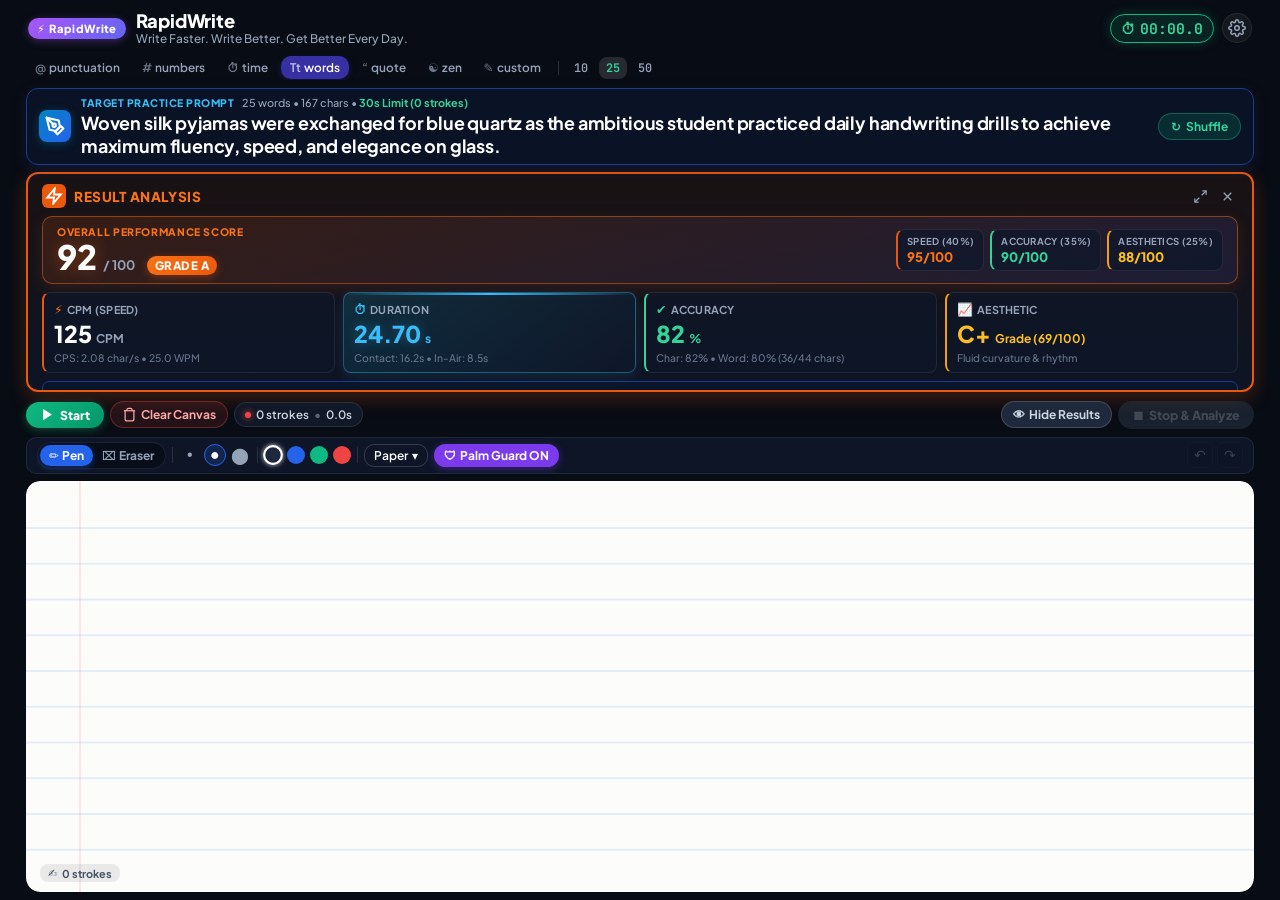
==== commit 3fcb801a: "UI redesign: RapidWrite branding, CPM/CPS metrics, overall performance score, theme customization, a" ====
--- a/index.html
+++ b/index.html
@@ -3,7 +3,7 @@
 <head>
   <meta charset="UTF-8">
   <meta name="viewport" content="width=device-width, initial-scale=1.0, maximum-scale=5.0, user-scalable=yes, viewport-fit=cover">
-  <title>Stylus Handwriting Evaluator — Rapid Write</title>
+  <title>RapidWrite — Handwriting Evaluator & Speed Trainer</title>
   <link rel="preconnect" href="https://fonts.googleapis.com">
   <link rel="preconnect" href="https://fonts.gstatic.com" crossorigin>
   <link href="https://fonts.googleapis.com/css2?family=Plus+Jakarta+Sans:wght@400;500;600;700;800&family=JetBrains+Mono:wght@400;500;700&display=swap" rel="stylesheet">
@@ -13,16 +13,16 @@
 <body class="dark-theme">
   <div class="app-container">
 
-    <!-- 1. TOP HEADER (Aurora Ink, Title, Live Timer at Top Right, Settings) -->
+    <!-- 1. TOP HEADER (RapidWrite Branding & Motivating Tagline) -->
     <header class="app-header">
       <div class="header-left">
         <div class="badge-aurora">
-          <span class="aurora-sparkle">✦</span>
-          <span>Aurora Ink</span>
+          <span class="aurora-sparkle">⚡</span>
+          <span>RapidWrite</span>
         </div>
         <div class="title-wrap">
-          <h1>Stylus Handwriting Evaluator</h1>
-          <p class="subtitle">Tablet-optimized calligraphy & kinematics assessment</p>
+          <h1>RapidWrite</h1>
+          <p class="subtitle">Write Faster. Write Better. Get Better Every Day.</p>
         </div>
       </div>
 
@@ -115,7 +115,7 @@
       </div>
     </section>
 
-    <!-- 4. STREAMLINED RESULT ANALYSIS CARD (Matching Speaker's Reference) -->
+    <!-- 4. STREAMLINED RESULT ANALYSIS CARD -->
     <section class="result-analysis-card" id="resultAnalysisCard">
       <div class="result-card-header">
         <div class="header-tag-group">
@@ -125,7 +125,6 @@
             </svg>
           </div>
           <h2 class="analysis-title">RESULT ANALYSIS</h2>
-          <span class="engine-badge" id="recognitionEngineBadge">Google Digital Ink (Web Engine)</span>
         </div>
 
         <div class="header-action-group">
@@ -146,19 +145,45 @@
         </div>
       </div>
 
-      <!-- 4 High-Impact Metric Cards: WPM | DURATION | ACCURACY | AESTHETIC -->
+      <!-- OVERALL PERFORMANCE SCORE HERO -->
+      <div class="overall-performance-hero" id="overallPerformanceHero">
+        <div class="overall-score-left">
+          <div class="overall-hero-badge">OVERALL PERFORMANCE SCORE</div>
+          <div class="overall-hero-score-row">
+            <span class="overall-score-big" id="resOverallScore">92</span>
+            <span class="overall-score-max">/ 100</span>
+            <span class="overall-badge-grade" id="resOverallGrade">GRADE A</span>
+          </div>
+        </div>
+        <div class="overall-breakdown-tags">
+          <div class="score-breakdown-chip chip-speed">
+            <span class="chip-label">Speed (40%)</span>
+            <span class="chip-val" id="resSubSpeed">95/100</span>
+          </div>
+          <div class="score-breakdown-chip chip-accuracy">
+            <span class="chip-label">Accuracy (35%)</span>
+            <span class="chip-val" id="resSubAccuracy">90/100</span>
+          </div>
+          <div class="score-breakdown-chip chip-aesthetic">
+            <span class="chip-label">Aesthetics (25%)</span>
+            <span class="chip-val" id="resSubAesthetic">88/100</span>
+          </div>
+        </div>
+      </div>
+
+      <!-- 4 High-Impact Metric Cards: CPM (Speed) | DURATION | ACCURACY | AESTHETIC -->
       <div class="metrics-four-cards">
-        <!-- Metric 1: WPM -->
+        <!-- Metric 1: CPM (Primary Speed Measurement) -->
         <div class="metric-card card-speed">
           <div class="metric-head">
             <span class="icon-stat icon-bolt">⚡</span>
-            <span class="metric-label">WPM</span>
+            <span class="metric-label">CPM (SPEED)</span>
           </div>
           <div class="metric-value-wrap">
-            <span class="metric-big-num" id="resSpeedValue">25.0</span>
-            <span class="metric-unit">WPM</span>
-          </div>
-          <div class="metric-footer-note" id="resSpeedSub">125 CPM</div>
+            <span class="metric-big-num" id="resCpmValue">125</span>
+            <span class="metric-unit">CPM</span>
+          </div>
+          <div class="metric-footer-note" id="resSpeedSub">CPS: 2.08 char/s • 25.0 WPM</div>
         </div>
 
         <!-- Metric 2: DURATION (Grounded Temporal Gating Model) -->
@@ -184,7 +209,7 @@
             <span class="metric-big-num color-green" id="resAccuracyValue">82</span>
             <span class="metric-unit color-green">%</span>
           </div>
-          <div class="metric-footer-note" id="resAccuracySub">36 / 44 characters matched</div>
+          <div class="metric-footer-note" id="resAccuracySub">Char: 82% • Word: 80% (36/44 chars)</div>
         </div>
 
         <!-- Metric 4: Aesthetic -->
@@ -197,7 +222,7 @@
             <span class="metric-big-num color-amber" id="resAestheticGrade">C+</span>
             <span class="metric-unit color-amber" id="resAestheticScore">Grade (69/100)</span>
           </div>
-          <div class="metric-footer-note" id="resAestheticSub">Fluid curvature & rhythm</div>
+          <div class="metric-footer-note" id="resAestheticSub">Fluid curvature &amp; rhythm</div>
         </div>
       </div>
 
@@ -341,12 +366,6 @@
     <main class="notepad-scroll-container" id="notepadScrollContainer">
       <div class="notepad-sheet-frame" id="notepadSheetFrame">
         
-        <!-- Floating Top-Right Badge: Apple Pencil Only (Palm Guard ON) -->
-        <div class="canvas-floating-badge badge-top-right" id="badgeApplePencil">
-          <span class="stylus-dot-icon">✏</span>
-          <span id="lblInputStatus">Apple Pencil Only (Palm Guard ON)</span>
-        </div>
-
         <!-- Floating Bottom-Left Badge: Stroke Counter -->
         <div class="canvas-floating-badge badge-bottom-left" id="badgeStrokeCount">
           <span>✍</span>
@@ -363,39 +382,63 @@
 
   </div>
 
-  <!-- Settings & QR Modal -->
+  <!-- Redesigned Settings & Customization Modal -->
   <div class="modal-overlay hidden" id="settingsModal">
     <div class="modal-card">
       <div class="modal-header">
-        <h3>Studio Settings &amp; Telemetry</h3>
+        <h3>Settings &amp; Preferences</h3>
         <button type="button" class="btn-modal-close" id="btnCloseModal">✕</button>
       </div>
       <div class="modal-body">
-        <div class="setting-item">
-          <div>
-            <strong>Strict Stylus-Only Palm Rejection</strong>
-            <p>Reject all finger touches from drawing (allows vertical touch scrolling)</p>
-          </div>
-          <input type="checkbox" id="chkStrictStylus" checked>
-        </div>
-        <div class="setting-item">
-          <div>
-            <strong>Show Ruled Notebook Lines</strong>
-            <p>Display calibrated writing guidelines on notepad</p>
-          </div>
-          <input type="checkbox" id="chkRuledLines" checked>
-        </div>
-        <div class="setting-item">
-          <div>
-            <strong>Desktop Mouse Debug Drawing</strong>
-            <p>Allow mouse clicks to draw when testing on desktop laptop</p>
-          </div>
-          <input type="checkbox" id="chkMouseDebug" checked>
-        </div>
-        <div class="qr-connection-box">
-          <strong>Connect iPad or Tablet:</strong>
-          <p>Scan to open this live session on your tablet via Cloudflare Tunnel:</p>
-          <img src="qr_code.png" alt="Cloudflare QR Code" class="modal-qr-img">
+        <!-- 1. Theme Customization -->
+        <div class="modal-setting-section">
+          <div class="modal-section-title">THEME CUSTOMIZATION</div>
+          <div class="theme-switch-row">
+            <button type="button" class="theme-select-btn active" id="btnThemeDark" data-theme="dark">
+              <span>🌙</span> Dark Theme
+            </button>
+            <button type="button" class="theme-select-btn" id="btnThemeLight" data-theme="light">
+              <span>☀️</span> Light Theme
+            </button>
+          </div>
+        </div>
+
+        <!-- 2. Handwriting Canvas Settings -->
+        <div class="modal-setting-section">
+          <div class="modal-section-title">HANDWRITING CANVAS</div>
+          <div class="setting-item">
+            <div>
+              <strong>Show Ruled Guidelines</strong>
+              <p>Display calibrated writing guidelines on notepad</p>
+            </div>
+            <input type="checkbox" id="chkRuledLines" checked>
+          </div>
+          <div class="setting-item">
+            <div>
+              <strong>Strict Palm Rejection</strong>
+              <p>Stylus exclusively draws ink; finger touches enable smooth scrolling</p>
+            </div>
+            <input type="checkbox" id="chkStrictStylus" checked>
+          </div>
+        </div>
+
+        <!-- 3. Assessment & Metrics Settings -->
+        <div class="modal-setting-section">
+          <div class="modal-section-title">ASSESSMENT &amp; METRICS</div>
+          <div class="setting-item">
+            <div>
+              <strong>Show Performance Results</strong>
+              <p>Display full speed, accuracy and aesthetics breakdown after submission</p>
+            </div>
+            <input type="checkbox" id="chkShowMetrics" checked>
+          </div>
+          <div class="setting-item">
+            <div>
+              <strong>Prompt Countdown Timer</strong>
+              <p>Enforce fixed sentence display duration before prompt vanishes</p>
+            </div>
+            <input type="checkbox" id="chkCountdownTimer" checked>
+          </div>
         </div>
       </div>
     </div>
--- a/style.css
+++ b/style.css
@@ -504,6 +504,119 @@
   background: rgba(255, 255, 255, 0.08);
 }
 
+/* ================= OVERALL PERFORMANCE SCORE HERO ================= */
+.overall-performance-hero {
+  background: linear-gradient(135deg, rgba(234, 88, 12, 0.15) 0%, rgba(99, 102, 241, 0.12) 100%);
+  border: 1.5px solid rgba(249, 115, 22, 0.45);
+  border-radius: 10px;
+  padding: 8px 14px;
+  display: flex;
+  align-items: center;
+  justify-content: space-between;
+  gap: 12px;
+  box-shadow: 0 4px 16px rgba(234, 88, 12, 0.15);
+}
+
+.overall-score-left {
+  display: flex;
+  flex-direction: column;
+  gap: 2px;
+}
+
+.overall-hero-badge {
+  font-size: 0.65rem;
+  font-weight: 800;
+  color: var(--accent-orange-bright);
+  letter-spacing: 0.06em;
+}
+
+.overall-hero-score-row {
+  display: flex;
+  align-items: baseline;
+  gap: 6px;
+}
+
+.overall-score-big {
+  font-family: var(--font-main);
+  font-size: clamp(1.6rem, 2.8vw, 2.1rem);
+  font-weight: 900;
+  color: #ffffff;
+  line-height: 1;
+  text-shadow: 0 0 16px rgba(249, 115, 22, 0.4);
+}
+
+.overall-score-max {
+  font-size: 0.82rem;
+  font-weight: 700;
+  color: var(--text-secondary);
+}
+
+.overall-badge-grade {
+  background: linear-gradient(135deg, #f97316 0%, #ea580c 100%);
+  color: #ffffff;
+  font-size: 0.72rem;
+  font-weight: 800;
+  padding: 2px 8px;
+  border-radius: 12px;
+  letter-spacing: 0.04em;
+  margin-left: 6px;
+  box-shadow: 0 2px 8px rgba(234, 88, 12, 0.4);
+}
+
+.overall-breakdown-tags {
+  display: flex;
+  align-items: center;
+  gap: 6px;
+  flex-wrap: wrap;
+}
+
+.score-breakdown-chip {
+  background: rgba(15, 23, 42, 0.75);
+  border: 1px solid var(--border-subtle);
+  border-radius: 8px;
+  padding: 5px 9px;
+  display: flex;
+  flex-direction: column;
+  align-items: flex-start;
+  gap: 1px;
+}
+
+.score-breakdown-chip .chip-label {
+  font-size: 0.6rem;
+  font-weight: 700;
+  color: var(--text-secondary);
+  text-transform: uppercase;
+  letter-spacing: 0.03em;
+}
+
+.score-breakdown-chip .chip-val {
+  font-family: var(--font-main);
+  font-size: 0.82rem;
+  font-weight: 800;
+  color: #ffffff;
+}
+
+.chip-speed {
+  border-left: 2px solid var(--accent-orange);
+}
+.chip-speed .chip-val {
+  color: var(--accent-orange-bright);
+}
+
+.chip-accuracy {
+  border-left: 2px solid var(--accent-green-bright);
+}
+.chip-accuracy .chip-val {
+  color: var(--accent-green-bright);
+}
+
+.chip-aesthetic {
+  border-left: 2px solid var(--accent-amber);
+}
+.chip-aesthetic .chip-val {
+  color: #fbbf24;
+}
+
 .metrics-three-cards,
 .metrics-four-cards {
   display: grid;
@@ -1257,30 +1370,61 @@
   cursor: pointer;
 }
 
-.qr-connection-box {
-  background: rgba(255, 255, 255, 0.04);
-  border-radius: 10px;
-  padding: 10px;
-  text-align: center;
-}
-
-.qr-connection-box strong {
-  color: #ffffff;
-  font-size: 0.8rem;
-}
-
-.qr-connection-box p {
+.modal-setting-section {
+  display: flex;
+  flex-direction: column;
+  gap: 6px;
+  padding-bottom: 8px;
+  border-bottom: 1px solid rgba(255, 255, 255, 0.08);
+}
+
+.modal-setting-section:last-child {
+  border-bottom: none;
+  padding-bottom: 0;
+}
+
+.modal-section-title {
   font-size: 0.68rem;
+  font-weight: 800;
+  color: var(--accent-cyan);
+  letter-spacing: 0.05em;
+  margin-top: 2px;
+}
+
+.theme-switch-row {
+  display: flex;
+  gap: 8px;
+  margin-top: 2px;
+}
+
+.theme-select-btn {
+  flex: 1;
+  display: flex;
+  align-items: center;
+  justify-content: center;
+  gap: 6px;
+  background: rgba(255, 255, 255, 0.05);
+  border: 1px solid var(--border-medium);
   color: var(--text-secondary);
-  margin: 2px 0 6px 0;
-}
-
-.modal-qr-img {
-  width: 140px;
-  height: 140px;
-  border-radius: 6px;
-  background: #ffffff;
-  padding: 4px;
+  font-family: var(--font-main);
+  font-size: 0.78rem;
+  font-weight: 700;
+  padding: 8px 12px;
+  border-radius: 8px;
+  cursor: pointer;
+  transition: all 0.2s ease;
+}
+
+.theme-select-btn:hover {
+  background: rgba(255, 255, 255, 0.1);
+  color: var(--text-white);
+}
+
+.theme-select-btn.active {
+  background: var(--accent-blue);
+  color: #ffffff;
+  border-color: var(--accent-blue);
+  box-shadow: 0 2px 10px rgba(37, 99, 235, 0.4);
 }
 
 .toast-container {
@@ -1332,3 +1476,146 @@
     padding: 4px 8px;
   }
 }
+
+/* ================= LIGHT THEME SUPPORT ================= */
+body.light-theme {
+  --bg-app: #f1f5f9;
+  --bg-card: #ffffff;
+  --bg-card-hover: #f8fafc;
+  --bg-elevated: #e2e8f0;
+  --border-subtle: rgba(0, 0, 0, 0.08);
+  --border-medium: rgba(0, 0, 0, 0.14);
+
+  --text-white: #0f172a;
+  --text-primary: #1e293b;
+  --text-secondary: #475569;
+  --text-muted: #64748b;
+}
+
+body.light-theme .app-header {
+  border-bottom: 1px solid var(--border-subtle);
+}
+
+body.light-theme .target-prompt-card {
+  background: #ffffff;
+  border-color: #cbd5e1;
+  box-shadow: 0 2px 8px rgba(0, 0, 0, 0.05);
+}
+
+body.light-theme .prompt-sentence-display {
+  color: #0f172a;
+}
+
+body.light-theme .category-nav-bar {
+  background: #ffffff;
+  border: 1px solid #e2e8f0;
+  border-radius: 8px;
+  padding: 4px 8px;
+}
+
+body.light-theme .cat-pill {
+  color: #475569;
+}
+
+body.light-theme .cat-pill.active {
+  background: #2563eb;
+  color: #ffffff;
+}
+
+body.light-theme .len-pill {
+  color: #475569;
+  border-color: #cbd5e1;
+}
+
+body.light-theme .len-pill.active {
+  background: #2563eb;
+  color: #ffffff;
+  border-color: #2563eb;
+}
+
+body.light-theme .canvas-toolbar {
+  background: #ffffff;
+  border: 1px solid #e2e8f0;
+  border-radius: 10px;
+}
+
+body.light-theme .canvas-action-bar {
+  background: #ffffff;
+  border: 1px solid #e2e8f0;
+  border-radius: 10px;
+  padding: 4px 10px;
+}
+
+body.light-theme .notepad-sheet-frame {
+  background-color: #ffffff;
+  border: 1px solid #e2e8f0;
+  box-shadow: 0 4px 14px rgba(0, 0, 0, 0.06);
+}
+
+body.light-theme .result-analysis-card {
+  background: linear-gradient(180deg, rgba(254, 243, 199, 0.4) 0%, #ffffff 100%);
+  border-color: #f97316;
+  box-shadow: 0 6px 20px rgba(234, 88, 12, 0.12);
+}
+
+body.light-theme .overall-performance-hero {
+  background: linear-gradient(135deg, rgba(254, 215, 170, 0.4) 0%, rgba(224, 231, 255, 0.4) 100%);
+  border-color: rgba(249, 115, 22, 0.35);
+}
+
+body.light-theme .overall-score-big {
+  color: #0f172a;
+}
+
+body.light-theme .score-breakdown-chip {
+  background: #ffffff;
+  border-color: #cbd5e1;
+}
+
+body.light-theme .metric-card {
+  background: #ffffff;
+  border-color: #e2e8f0;
+  box-shadow: 0 2px 6px rgba(0, 0, 0, 0.04);
+}
+
+body.light-theme .metric-card.card-duration {
+  background: linear-gradient(145deg, rgba(224, 242, 254, 0.6) 0%, #ffffff 100%);
+  border-color: rgba(56, 189, 248, 0.5);
+}
+
+body.light-theme .recognized-text-bar {
+  background: #f8fafc;
+  border-color: #cbd5e1;
+  color: #1e293b;
+}
+
+body.light-theme .modal-card {
+  background: #ffffff;
+  border-color: #cbd5e1;
+  box-shadow: 0 20px 40px rgba(0, 0, 0, 0.15);
+}
+
+body.light-theme .modal-header h3,
+body.light-theme .setting-item strong {
+  color: #0f172a;
+}
+
+body.light-theme .setting-item {
+  border-bottom: 1px solid #f1f5f9;
+}
+
+body.light-theme .modal-setting-section {
+  border-bottom: 1px solid #f1f5f9;
+}
+
+body.light-theme .theme-select-btn {
+  background: #f8fafc;
+  border-color: #cbd5e1;
+  color: #475569;
+}
+
+body.light-theme .theme-select-btn.active {
+  background: #2563eb;
+  color: #ffffff;
+  border-color: #2563eb;
+}
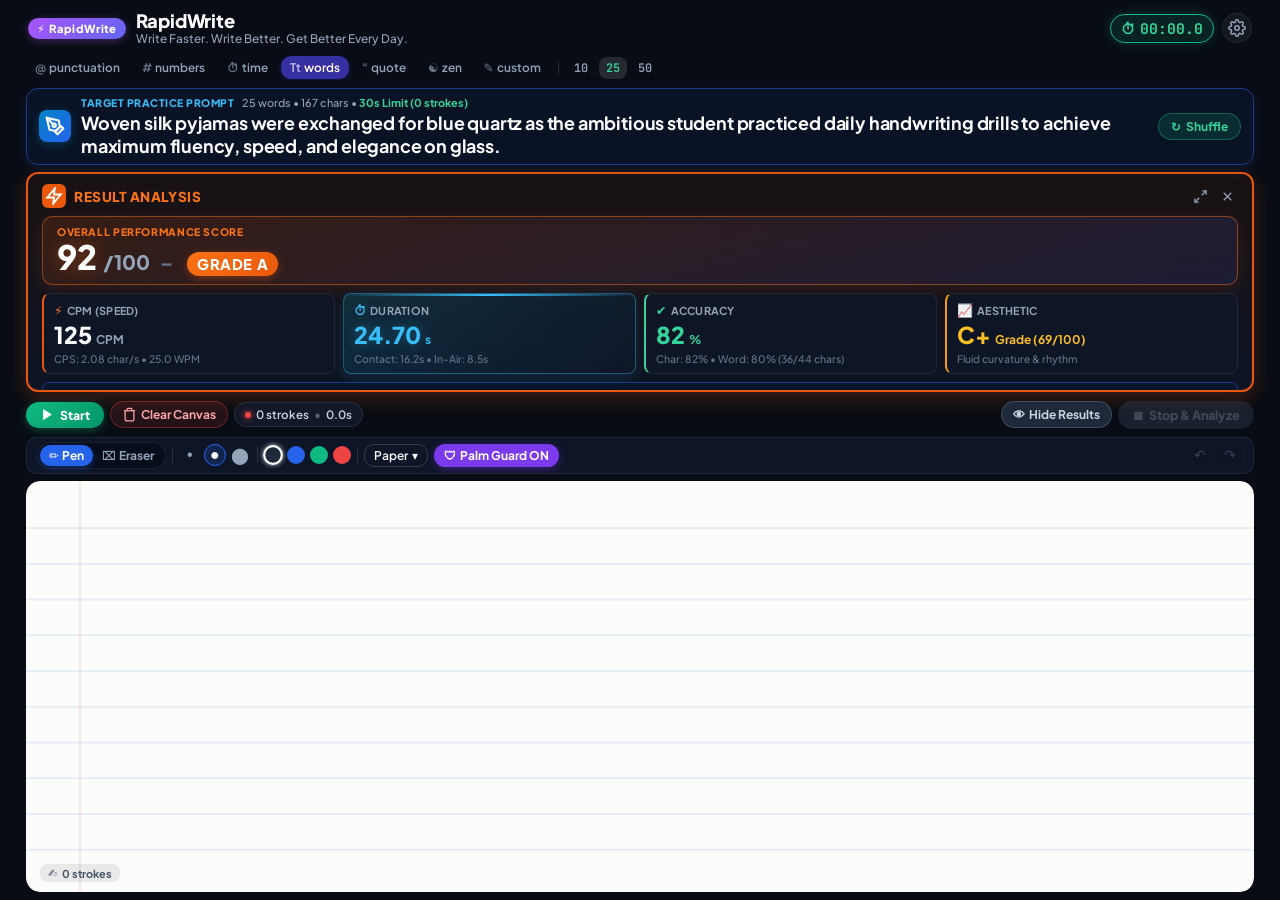
==== commit cbb1fad1: "UI tweak: display only prominent Overall Performance Score (score/100 - Grade) without breakdown chi" ====
--- a/index.html
+++ b/index.html
@@ -150,23 +150,9 @@
         <div class="overall-score-left">
           <div class="overall-hero-badge">OVERALL PERFORMANCE SCORE</div>
           <div class="overall-hero-score-row">
-            <span class="overall-score-big" id="resOverallScore">92</span>
-            <span class="overall-score-max">/ 100</span>
+            <span class="overall-score-big" id="resOverallScore">92</span><span class="overall-score-max">/100</span>
+            <span class="overall-score-sep">–</span>
             <span class="overall-badge-grade" id="resOverallGrade">GRADE A</span>
-          </div>
-        </div>
-        <div class="overall-breakdown-tags">
-          <div class="score-breakdown-chip chip-speed">
-            <span class="chip-label">Speed (40%)</span>
-            <span class="chip-val" id="resSubSpeed">95/100</span>
-          </div>
-          <div class="score-breakdown-chip chip-accuracy">
-            <span class="chip-label">Accuracy (35%)</span>
-            <span class="chip-val" id="resSubAccuracy">90/100</span>
-          </div>
-          <div class="score-breakdown-chip chip-aesthetic">
-            <span class="chip-label">Aesthetics (25%)</span>
-            <span class="chip-val" id="resSubAesthetic">88/100</span>
           </div>
         </div>
       </div>
--- a/style.css
+++ b/style.css
@@ -546,20 +546,27 @@
 }
 
 .overall-score-max {
-  font-size: 0.82rem;
+  font-size: clamp(1rem, 1.6vw, 1.25rem);
+  font-weight: 800;
+  color: var(--text-secondary);
+}
+
+.overall-score-sep {
+  font-size: clamp(1rem, 1.6vw, 1.25rem);
   font-weight: 700;
-  color: var(--text-secondary);
+  color: var(--text-muted);
+  margin: 0 4px;
 }
 
 .overall-badge-grade {
   background: linear-gradient(135deg, #f97316 0%, #ea580c 100%);
   color: #ffffff;
-  font-size: 0.72rem;
+  font-size: clamp(0.78rem, 1.2vw, 0.92rem);
   font-weight: 800;
-  padding: 2px 8px;
+  padding: 3px 10px;
   border-radius: 12px;
   letter-spacing: 0.04em;
-  margin-left: 6px;
+  margin-left: 4px;
   box-shadow: 0 2px 8px rgba(234, 88, 12, 0.4);
 }
 
